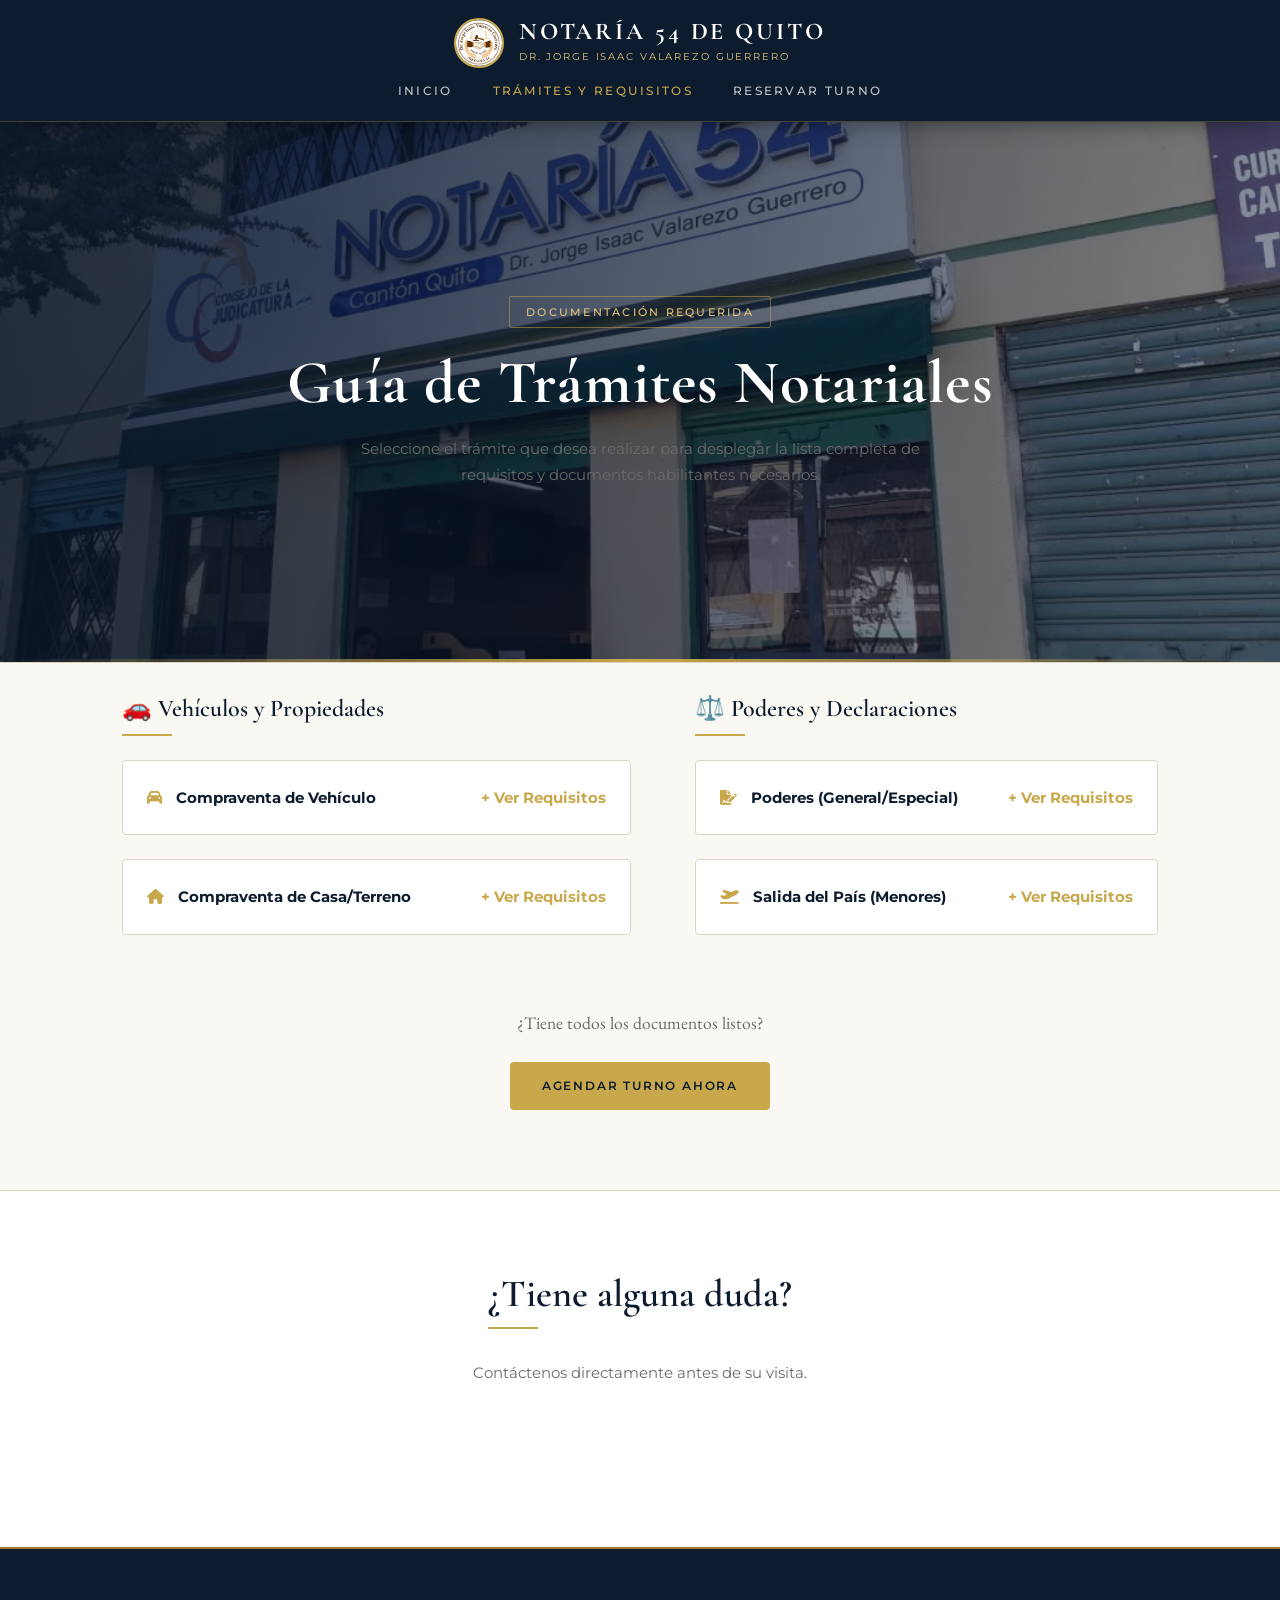
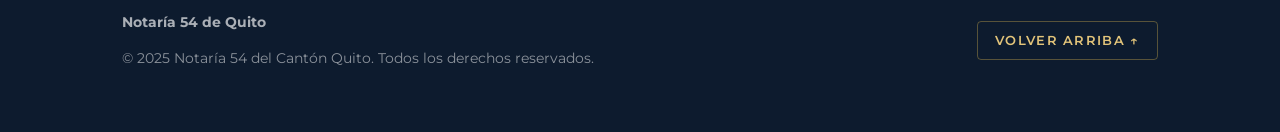
==== tramites.html @ 73b122f9 "Subir sitio web inicial" ====
<!DOCTYPE html>
<html lang="es">
<head>
    <meta charset="UTF-8">
    <meta name="viewport" content="width=device-width, initial-scale=1.0">
    <title>Guía de Trámites | Notaría 54 de Quito</title>
    <meta name="description" content="Consulte los requisitos y documentos necesarios para sus trámites notariales en la Notaría 54 de Quito.">
    <link rel="icon" href="business_logo-Notaria-54.jpg" type="image/jpeg">
    <link rel="stylesheet" href="style.css">
    <link rel="stylesheet" href="https://cdnjs.cloudflare.com/ajax/libs/font-awesome/6.0.0/css/all.min.css">
</head>
<body>

    <header class="header">
        <div class="container header-content">
            <div class="logo">
                <img src="business_logo-Notaria-54.jpg" alt="Logo Notaría 54 de Quito" class="logo-img">
                <div>
                    <span class="logo-title">Notaría 54 de Quito</span>
                    <span class="logo-subtitle">Dr. Jorge Isaac Valarezo Guerrero</span>
                </div>
            </div>
            <nav class="nav">
                <a href="index.html" class="nav-link">Inicio</a>
                <a href="tramites.html" class="nav-link" style="color: var(--color-primary);">Trámites y Requisitos</a>
                <a href="turnos.html" class="nav-link">Reservar Turno</a>
            </nav>
        </div>
    </header>

    <main>
        <section class="hero" style="padding: 4rem 0; text-align: center;">
            <div class="container">
                <span class="hero-tag">Documentación Requerida</span>
                <h1>Guía de Trámites Notariales</h1>
                <p style="margin: 0 auto; max-width: 600px; color: var(--color-muted);">
                    Seleccione el trámite que desea realizar para desplegar la lista completa de requisitos y documentos habilitantes necesarios.
                </p>
            </div>
        </section>

        <section class="section-soft" style="padding-top: 2rem;">
            <div class="container">
                
                <div class="two-columns">
                    <div>
                        <h2 style="font-size: 1.5rem; margin-bottom: 1.5rem;">🚗 Vehículos y Propiedades</h2>
                        
                        <div class="card" style="margin-bottom: 1.5rem; padding: 0;">
                            <details style="padding: 1.5rem; cursor: pointer;">
                                <summary style="font-weight: 700; color: var(--color-navy); list-style: none; display: flex; align-items: center; justify-content: space-between;">
                                    <span><i class="fas fa-car" style="color: var(--color-primary); margin-right: 10px;"></i> Compraventa de Vehículo</span>
                                    <span style="color: var(--color-primary);">+ Ver Requisitos</span>
                                </summary>
                                <div style="margin-top: 1.5rem; padding-top: 1rem; border-top: 1px solid var(--color-border);">
                                    <ul class="values-list">
                                        <li>Matrícula original vigente del vehículo.</li>
                                        <li>Cédulas y papeletas de votación originales de compradores y vendedores.</li>
                                        <li>Certificado único vehicular (no gravamen) actualizado.</li>
                                        <li>Pago del impuesto al rodaje (si aplica).</li>
                                        <li>Si es casado/a, presencia del cónyuge.</li>
                                    </ul>
                                    <div class="doc-message">
                                        <i class="fas fa-info-circle"></i> <strong>Nota:</strong> El contrato será redactado en la notaría.
                                    </div>
                                </div>
                            </details>
                        </div>

                        <div class="card" style="margin-bottom: 1.5rem; padding: 0;">
                            <details style="padding: 1.5rem; cursor: pointer;">
                                <summary style="font-weight: 700; color: var(--color-navy); list-style: none; display: flex; align-items: center; justify-content: space-between;">
                                    <span><i class="fas fa-home" style="color: var(--color-primary); margin-right: 10px;"></i> Compraventa de Casa/Terreno</span>
                                    <span style="color: var(--color-primary);">+ Ver Requisitos</span>
                                </summary>
                                <div style="margin-top: 1.5rem; padding-top: 1rem; border-top: 1px solid var(--color-border);">
                                    <ul class="values-list">
                                        <li>Escritura madre (original o copia certificada).</li>
                                        <li>Certificado de Gravámenes del Registro de la Propiedad (Vigente).</li>
                                        <li>Carta de pago del Impuesto Predial del año en curso.</li>
                                        <li>Cédulas y papeletas de votación de todas las partes.</li>
                                        <li>Certificado de expensas (si es Propiedad Horizontal).</li>
                                    </ul>
                                </div>
                            </details>
                        </div>

                    </div>

                    <div>
                        <h2 style="font-size: 1.5rem; margin-bottom: 1.5rem;">⚖️ Poderes y Declaraciones</h2>

                        <div class="card" style="margin-bottom: 1.5rem; padding: 0;">
                            <details style="padding: 1.5rem; cursor: pointer;">
                                <summary style="font-weight: 700; color: var(--color-navy); list-style: none; display: flex; align-items: center; justify-content: space-between;">
                                    <span><i class="fas fa-file-signature" style="color: var(--color-primary); margin-right: 10px;"></i> Poderes (General/Especial)</span>
                                    <span style="color: var(--color-primary);">+ Ver Requisitos</span>
                                </summary>
                                <div style="margin-top: 1.5rem; padding-top: 1rem; border-top: 1px solid var(--color-border);">
                                    <ul class="values-list">
                                        <li>Cédula y papeleta de votación original del mandante (quien da el poder).</li>
                                        <li>Datos completos del mandatario (Nombres, apellidos y número de cédula).</li>
                                        <li>Minuta firmada por abogado (Opcional, según complejidad).</li>
                                        <li>Si es para venta de inmueble, traer datos exactos de la propiedad.</li>
                                    </ul>
                                </div>
                            </details>
                        </div>

                        <div class="card" style="margin-bottom: 1.5rem; padding: 0;">
                            <details style="padding: 1.5rem; cursor: pointer;">
                                <summary style="font-weight: 700; color: var(--color-navy); list-style: none; display: flex; align-items: center; justify-content: space-between;">
                                    <span><i class="fas fa-plane-departure" style="color: var(--color-primary); margin-right: 10px;"></i> Salida del País (Menores)</span>
                                    <span style="color: var(--color-primary);">+ Ver Requisitos</span>
                                </summary>
                                <div style="margin-top: 1.5rem; padding-top: 1rem; border-top: 1px solid var(--color-border);">
                                    <ul class="values-list">
                                        <li>Presencia de padre y madre con cédulas originales.</li>
                                        <li>Cédula original o partida de nacimiento del menor.</li>
                                        <li>Datos exactos del viaje (fechas, destino, con quién viaja).</li>
                                        <li>Si uno de los padres no está, poder especial o sentencia judicial.</li>
                                    </ul>
                                </div>
                            </details>
                        </div>

                    </div>
                </div>

                <div style="text-align: center; margin-top: 3rem;">
                    <p class="section-intro" style="margin: 0 auto 1.5rem auto;">¿Tiene todos los documentos listos?</p>
                    <a href="turnos.html" class="btn btn-primary">Agendar Turno Ahora</a>
                </div>

            </div>
        </section>

        <!-- CONTACTO RÁPIDO -->
        <section class="section">
            <div class="container" style="text-align: center;">
                <h2>¿Tiene alguna duda?</h2>
                <p style="color: var(--color-muted); margin-bottom: 2rem;">Contáctenos directamente antes de su visita.</p>
                <div style="display: flex; justify-content: center; gap: 1.5rem; flex-wrap: wrap;">
                    <a href="tel:+59323477021" class="btn btn-outline">
                        <i class="fas fa-phone" style="margin-right: 8px;"></i> +593 2-347-7021
                    </a>
                    <a href="mailto:notaria54@notaria54quito.com" class="btn btn-outline">
                        <i class="fas fa-envelope" style="margin-right: 8px;"></i> notaria54@notaria54quito.com
                    </a>
                </div>
            </div>
        </section>
    </main>

    <footer class="footer">
        <div class="container footer-content">
            <div>
                <p style="font-weight: bold; margin-bottom: 0.3rem;">Notaría 54 de Quito</p>
                <p style="opacity: 0.8; font-size: 0.85rem;">© 2025 Notaría 54 del Cantón Quito. Todos los derechos reservados.</p>
            </div>
            <a href="#" class="back-to-top">Volver arriba ↑</a>
        </div>
    </footer>

</body>
</html>
---- style.css ----
/* ============================================
   NOTARÍA 54 — ESTILO CLÁSICO INSTITUCIONAL
   Paleta: Azul noche profundo + Dorado real + Crema
   ============================================ */

@import url('https://fonts.googleapis.com/css2?family=Cormorant+Garamond:ital,wght@0,400;0,600;0,700;1,400&family=EB+Garamond:wght@400;500&family=Montserrat:wght@300;400;500;600&display=swap');

:root {
  --gold:          #C9A84C;
  --gold-light:    #E2C47A;
  --gold-dark:     #A07830;
  --navy:          #0D1B2E;
  --navy-mid:      #16263D;
  --navy-soft:     #1E3354;
  --cream:         #FAF8F3;
  --cream-dark:    #F0EBE0;
  --text-dark:     #1A1A1A;
  --text-mid:      #3D3D3D;
  --text-muted:    #6B6B6B;
  --white:         #FFFFFF;
  --border:        #DDD5C0;

  --font-display:  "Cormorant Garamond", Georgia, serif;
  --font-body:     "Montserrat", sans-serif;
  --font-serif:    "EB Garamond", Georgia, serif;

  --shadow-gold:   0 4px 20px rgba(201, 168, 76, 0.25);
  --shadow-dark:   0 8px 40px rgba(0, 0, 0, 0.25);
  --radius:        4px;

  /* Compatibilidad con nombres anteriores */
  --color-primary:      var(--gold);
  --color-primary-soft: var(--gold-light);
  --color-navy:         var(--navy);
  --color-bg:           var(--white);
  --color-bg-soft:      var(--cream);
  --color-text:         var(--text-dark);
  --color-muted:        var(--text-muted);
  --color-border:       var(--border);
  --radius-base:        var(--radius);
  --shadow-soft:        var(--shadow-dark);
  --font-heading:       var(--font-display);
}

/* ── RESET ────────────────────────────────── */
*, *::before, *::after { box-sizing: border-box; }
html { scroll-behavior: smooth; }
body {
  margin: 0;
  font-family: var(--font-body);
  color: var(--text-dark);
  background-color: var(--white);
  line-height: 1.7;
  font-size: 15px;
}

/* ── CONTENEDOR ───────────────────────────── */
.container {
  width: 100%;
  max-width: 1100px;
  margin: 0 auto;
  padding: 0 2rem;
}

/* ── HEADER ───────────────────────────────── */
.header {
  position: sticky;
  top: 0;
  z-index: 100;
  background-color: var(--navy);
  border-bottom: 1px solid rgba(201, 168, 76, 0.3);
  box-shadow: 0 2px 20px rgba(0,0,0,0.4);
}

.header-content {
  display: flex;
  flex-direction: column;
  align-items: center;
  padding: 1.1rem 0 0.9rem;
  gap: 0.6rem;
}

.logo {
  display: flex;
  align-items: center;
  gap: 0.9rem;
}

.logo-img {
  height: 50px;
  width: auto;
  border-radius: 50%;
  border: 2px solid var(--gold);
}

.logo-title {
  display: block;
  font-family: var(--font-display);
  font-weight: 700;
  font-size: 1.5rem;
  color: var(--white);
  letter-spacing: 0.12em;
  text-transform: uppercase;
  line-height: 1.1;
}

.logo-subtitle {
  display: block;
  font-family: var(--font-body);
  font-size: 0.65rem;
  color: var(--gold-light);
  letter-spacing: 0.18em;
  text-transform: uppercase;
  margin-top: 3px;
}

/* Línea separadora dorada entre logo y nav */
.header-divider {
  width: 100%;
  height: 1px;
  background: linear-gradient(90deg, transparent, var(--gold), transparent);
  margin: 0.2rem 0;
}

.nav {
  display: flex;
  gap: 2.5rem;
  flex-wrap: wrap;
  justify-content: center;
}

.nav-link {
  font-size: 0.72rem;
  color: rgba(255,255,255,0.75);
  text-decoration: none;
  letter-spacing: 0.2em;
  text-transform: uppercase;
  font-weight: 500;
  padding: 0.3rem 0;
  position: relative;
  transition: color 0.3s ease;
}

.nav-link::after {
  content: "";
  position: absolute;
  left: 50%;
  bottom: -2px;
  transform: translateX(-50%);
  width: 0;
  height: 1px;
  background-color: var(--gold);
  transition: width 0.3s ease;
}

.nav-link:hover,
.nav-link.active { color: var(--gold-light); }
.nav-link:hover::after { width: 100%; }

/* ── TIPOGRAFÍA ───────────────────────────── */
h1, h2, h3 {
  font-family: var(--font-display);
  margin: 0 0 1rem;
  line-height: 1.2;
}

h1 {
  font-size: clamp(2.4rem, 5vw, 3.8rem);
  color: var(--white);
  font-weight: 700;
  letter-spacing: 0.02em;
}

h2 {
  font-size: clamp(1.8rem, 3vw, 2.4rem);
  color: var(--navy);
  font-weight: 600;
  display: inline-block;
}

h2::after {
  content: '';
  display: block;
  width: 50px;
  height: 2px;
  background: var(--gold);
  margin-top: 10px;
}

h3 {
  font-size: 1.25rem;
  color: var(--navy);
  font-weight: 600;
}

.section-intro {
  font-family: var(--font-serif);
  font-size: 1.1rem;
  color: var(--text-muted);
  max-width: 620px;
  line-height: 1.8;
}

/* ── SECCIONES ────────────────────────────── */
.section {
  padding: 5rem 0;
  background-color: var(--white);
}

.section-soft {
  padding: 5rem 0;
  background-color: var(--cream);
  border-top: 1px solid var(--border);
  border-bottom: 1px solid var(--border);
}

/* ── HERO CON IMAGEN DE FONDO ─────────────── */
.hero {
  position: relative;
  min-height: 540px;
  display: flex;
  align-items: center;
  background-image: url('Notaria_Frente.webp');
  background-size: cover;
  background-position: center 40%;
  padding: 6rem 0 5rem;
  overflow: hidden;
}

/* Capa oscura sobre la foto */
.hero::before {
  content: '';
  position: absolute;
  inset: 0;
  background: linear-gradient(
    105deg,
    rgba(10, 22, 40, 0.88) 0%,
    rgba(10, 22, 40, 0.65) 55%,
    rgba(10, 22, 40, 0.40) 100%
  );
  z-index: 1;
}

/* Línea dorada inferior del hero */
.hero::after {
  content: '';
  position: absolute;
  bottom: 0;
  left: 0;
  right: 0;
  height: 3px;
  background: linear-gradient(90deg, transparent, var(--gold), transparent);
  z-index: 2;
}

.hero .container { position: relative; z-index: 3; }

.hero-grid {
  display: grid;
  grid-template-columns: minmax(0, 1.3fr) minmax(0, 1fr);
  gap: 3rem;
  align-items: center;
}

.hero-tag {
  display: inline-block;
  font-size: 0.7rem;
  text-transform: uppercase;
  letter-spacing: 0.2em;
  color: var(--gold-light);
  border: 1px solid rgba(201, 168, 76, 0.5);
  padding: 0.35rem 1rem;
  border-radius: 2px;
  margin-bottom: 1.2rem;
  font-family: var(--font-body);
  font-weight: 500;
}

.hero-text p {
  font-family: var(--font-serif);
  margin: 0 0 2.5rem;
  color: rgba(255,255,255,0.82);
  max-width: 480px;
  font-size: 1.1rem;
  line-height: 1.8;
}

.hero-actions {
  display: flex;
  flex-wrap: wrap;
  gap: 1rem;
}

/* ── IMAGEN EN HERO (mini card) ───────────── */
.hero-image {
  position: relative;
  display: flex;
  flex-direction: column;
}

.hero-photo {
  width: 100%;
  height: 280px;
  object-fit: cover;
  border-radius: var(--radius);
  border: 3px solid rgba(201, 168, 76, 0.5);
  display: block;
}

.mini-card {
  position: absolute;
  bottom: -28px;
  right: 0;
  background-color: var(--navy-mid);
  border-radius: var(--radius);
  padding: 1.1rem 1.4rem;
  box-shadow: var(--shadow-dark);
  width: 220px;
  font-size: 0.82rem;
  border-top: 3px solid var(--gold);
}

.mini-card-title {
  font-family: var(--font-display);
  font-weight: 700;
  margin: 0 0 0.5rem;
  color: var(--white);
  font-size: 0.95rem;
  letter-spacing: 0.03em;
}

.mini-card-line {
  margin: 0;
  color: rgba(255,255,255,0.65);
  font-size: 0.8rem;
}

.mini-card-status {
  margin-top: 0.6rem;
  font-weight: 600;
  text-transform: uppercase;
  font-size: 0.72rem;
  letter-spacing: 0.1em;
}

/* ── BOTONES ──────────────────────────────── */
.btn {
  display: inline-flex;
  align-items: center;
  justify-content: center;
  border-radius: var(--radius);
  border: none;
  cursor: pointer;
  font-family: var(--font-body);
  font-weight: 600;
  font-size: 0.75rem;
  padding: 0.85rem 2rem;
  text-decoration: none;
  text-transform: uppercase;
  letter-spacing: 0.15em;
  transition: all 0.3s ease;
}

.btn-primary {
  background-color: var(--gold);
  color: var(--navy);
}

.btn-primary:hover {
  background-color: var(--gold-light);
  transform: translateY(-2px);
  box-shadow: var(--shadow-gold);
  color: var(--navy);
}

.btn-outline {
  background-color: transparent;
  color: var(--white);
  border: 1px solid rgba(255,255,255,0.5);
}

.btn-outline:hover {
  border-color: var(--gold);
  color: var(--gold-light);
}

/* Variante para secciones claras */
.btn-outline-dark {
  background-color: transparent;
  color: var(--navy);
  border: 1px solid var(--navy);
  border-radius: var(--radius);
  padding: 0.6rem 1.4rem;
  font-size: 0.75rem;
  font-weight: 600;
  letter-spacing: 0.12em;
  text-transform: uppercase;
  text-decoration: none;
  display: inline-flex;
  align-items: center;
  transition: all 0.3s ease;
  cursor: pointer;
}

.btn-outline-dark:hover {
  background-color: var(--navy);
  color: var(--white);
}

.btn-outline-small {
  background-color: transparent;
  color: var(--navy);
  border: 1px solid var(--border);
  padding: 0.5rem 1rem;
  border-radius: var(--radius);
  font-size: 0.75rem;
  font-weight: 500;
  letter-spacing: 0.08em;
  text-decoration: none;
  display: inline-flex;
  align-items: center;
  transition: all 0.3s ease;
  cursor: pointer;
}

.btn-outline-small:hover {
  border-color: var(--gold);
  color: var(--gold-dark);
}

.btn-full { width: 100%; }

/* ── TARJETAS ─────────────────────────────── */
.card-grid { display: grid; gap: 1.5rem; }
.card-grid.three { grid-template-columns: repeat(auto-fit, minmax(270px, 1fr)); }

.card {
  background-color: var(--white);
  border-radius: var(--radius);
  border: 1px solid var(--border);
  padding: 2rem;
  transition: transform 0.3s ease, box-shadow 0.3s ease, border-color 0.3s ease;
}

.card:hover {
  transform: translateY(-4px);
  box-shadow: 0 12px 30px rgba(0,0,0,0.08);
  border-color: var(--gold);
}

.card h3 { color: var(--navy); margin-bottom: 0.75rem; }
.card p  { margin: 0; color: var(--text-muted); font-size: 0.95rem; line-height: 1.7; }

/* ── DOS COLUMNAS ─────────────────────────── */
.two-columns {
  display: grid;
  grid-template-columns: minmax(0, 1.1fr) minmax(0, 1fr);
  gap: 4rem;
  align-items: flex-start;
}

/* ── LISTAS ───────────────────────────────── */
.values-list, .schedule-list, .rules-list, .contact-list {
  list-style: none;
  padding: 0;
  margin: 0;
}

.values-list li, .rules-list li {
  font-size: 0.95rem;
  color: var(--text-mid);
  margin-bottom: 0.75rem;
  display: flex;
  align-items: flex-start;
  gap: 0.5rem;
  line-height: 1.6;
}

.values-list li::before, .rules-list li::before {
  content: "✦";
  color: var(--gold);
  font-size: 0.7rem;
  margin-top: 4px;
  flex-shrink: 0;
}

.contact-list li {
  font-size: 0.95rem;
  color: var(--text-mid);
  margin-bottom: 0.75rem;
  display: flex;
  align-items: flex-start;
}

/* ── FORMULARIO ───────────────────────────── */
.form-card {
  box-shadow: var(--shadow-dark);
  border-top: 3px solid var(--gold);
  padding: 2.5rem;
  background: var(--white);
  border-radius: var(--radius);
}

.form-group { margin-bottom: 1.1rem; }

.form-group label {
  display: block;
  font-size: 0.75rem;
  margin-bottom: 0.4rem;
  color: var(--navy);
  font-weight: 600;
  letter-spacing: 0.08em;
  text-transform: uppercase;
}

.form-group input,
.form-group select {
  width: 100%;
  padding: 0.75rem 0.9rem;
  border-radius: var(--radius);
  border: 1px solid var(--border);
  font-family: var(--font-body);
  font-size: 0.95rem;
  color: var(--text-dark);
  background-color: var(--cream);
  outline: none;
  transition: all 0.25s ease;
}

.form-group input:focus,
.form-group select:focus {
  border-color: var(--gold);
  background-color: var(--white);
  box-shadow: 0 0 0 3px rgba(201, 168, 76, 0.12);
}

.turno-message {
  margin-top: 1rem;
  font-size: 0.88rem;
  padding: 0.75rem 1rem;
  border-radius: var(--radius);
  opacity: 0;
  transform: translateY(4px);
  transition: opacity 0.25s ease, transform 0.25s ease;
}

.turno-message-visible {
  opacity: 1;
  transform: translateY(0);
}

/* ── NOTA INFORMATIVA ─────────────────────── */
.doc-message {
  margin-top: 1.2rem;
  font-size: 0.9rem;
  color: var(--navy-mid);
  padding: 1rem 1.2rem;
  border-radius: var(--radius);
  border-left: 3px solid var(--gold);
  background-color: #FDF8EC;
  font-family: var(--font-serif);
}

/* ── MAPA ─────────────────────────────────── */
.map-placeholder {
  border-radius: var(--radius);
  padding: 3rem 1rem;
  border: 1px solid var(--border);
  background-color: var(--cream);
  text-align: center;
  color: var(--text-muted);
}

.map-embed iframe {
  border-radius: var(--radius);
  border: 3px solid var(--cream-dark);
}

/* ── FOOTER ───────────────────────────────── */
.footer {
  background-color: var(--navy);
  color: rgba(255,255,255,0.65);
  padding: 3rem 0;
  border-top: 2px solid var(--gold-dark);
}

.footer-content {
  display: flex;
  justify-content: space-between;
  align-items: center;
  gap: 2rem;
  font-size: 0.85rem;
  flex-wrap: wrap;
}

.back-to-top {
  color: var(--gold-light);
  text-decoration: none;
  font-weight: 600;
  font-size: 0.8rem;
  letter-spacing: 0.1em;
  border: 1px solid rgba(201, 168, 76, 0.4);
  padding: 0.5rem 1.1rem;
  border-radius: var(--radius);
  transition: all 0.3s ease;
  text-transform: uppercase;
}

.back-to-top:hover {
  background-color: var(--gold);
  color: var(--navy);
  border-color: var(--gold);
}

/* ── RESPONSIVE ───────────────────────────── */
@media (max-width: 900px) {
  .hero-grid, .two-columns {
    grid-template-columns: 1fr;
  }

  .hero {
    padding-top: 4rem;
    text-align: center;
    background-position: center center;
  }

  .hero-tag { margin: 0 auto 1rem; }
  .hero-text p { margin: 0 auto 2rem; }
  .hero-actions { justify-content: center; }

  .hero-image {
    order: -1;
    margin-bottom: 3rem;
  }

  .hero-photo { height: 200px; }

  .mini-card {
    position: static;
    margin: 1rem auto 0;
    width: 90%;
    background-color: rgba(13, 27, 46, 0.9);
  }

  .header-content { padding: 0.9rem 0; }

  h2::after { margin: 10px auto 0; }
}

@media (max-width: 600px) {
  h1 { font-size: 2.2rem; }
  h2 { font-size: 1.6rem; }
  .section, .section-soft { padding: 3.5rem 0; }
  .card { padding: 1.5rem; }
  .form-card { padding: 1.5rem; }
  .nav { gap: 1.2rem; }
}
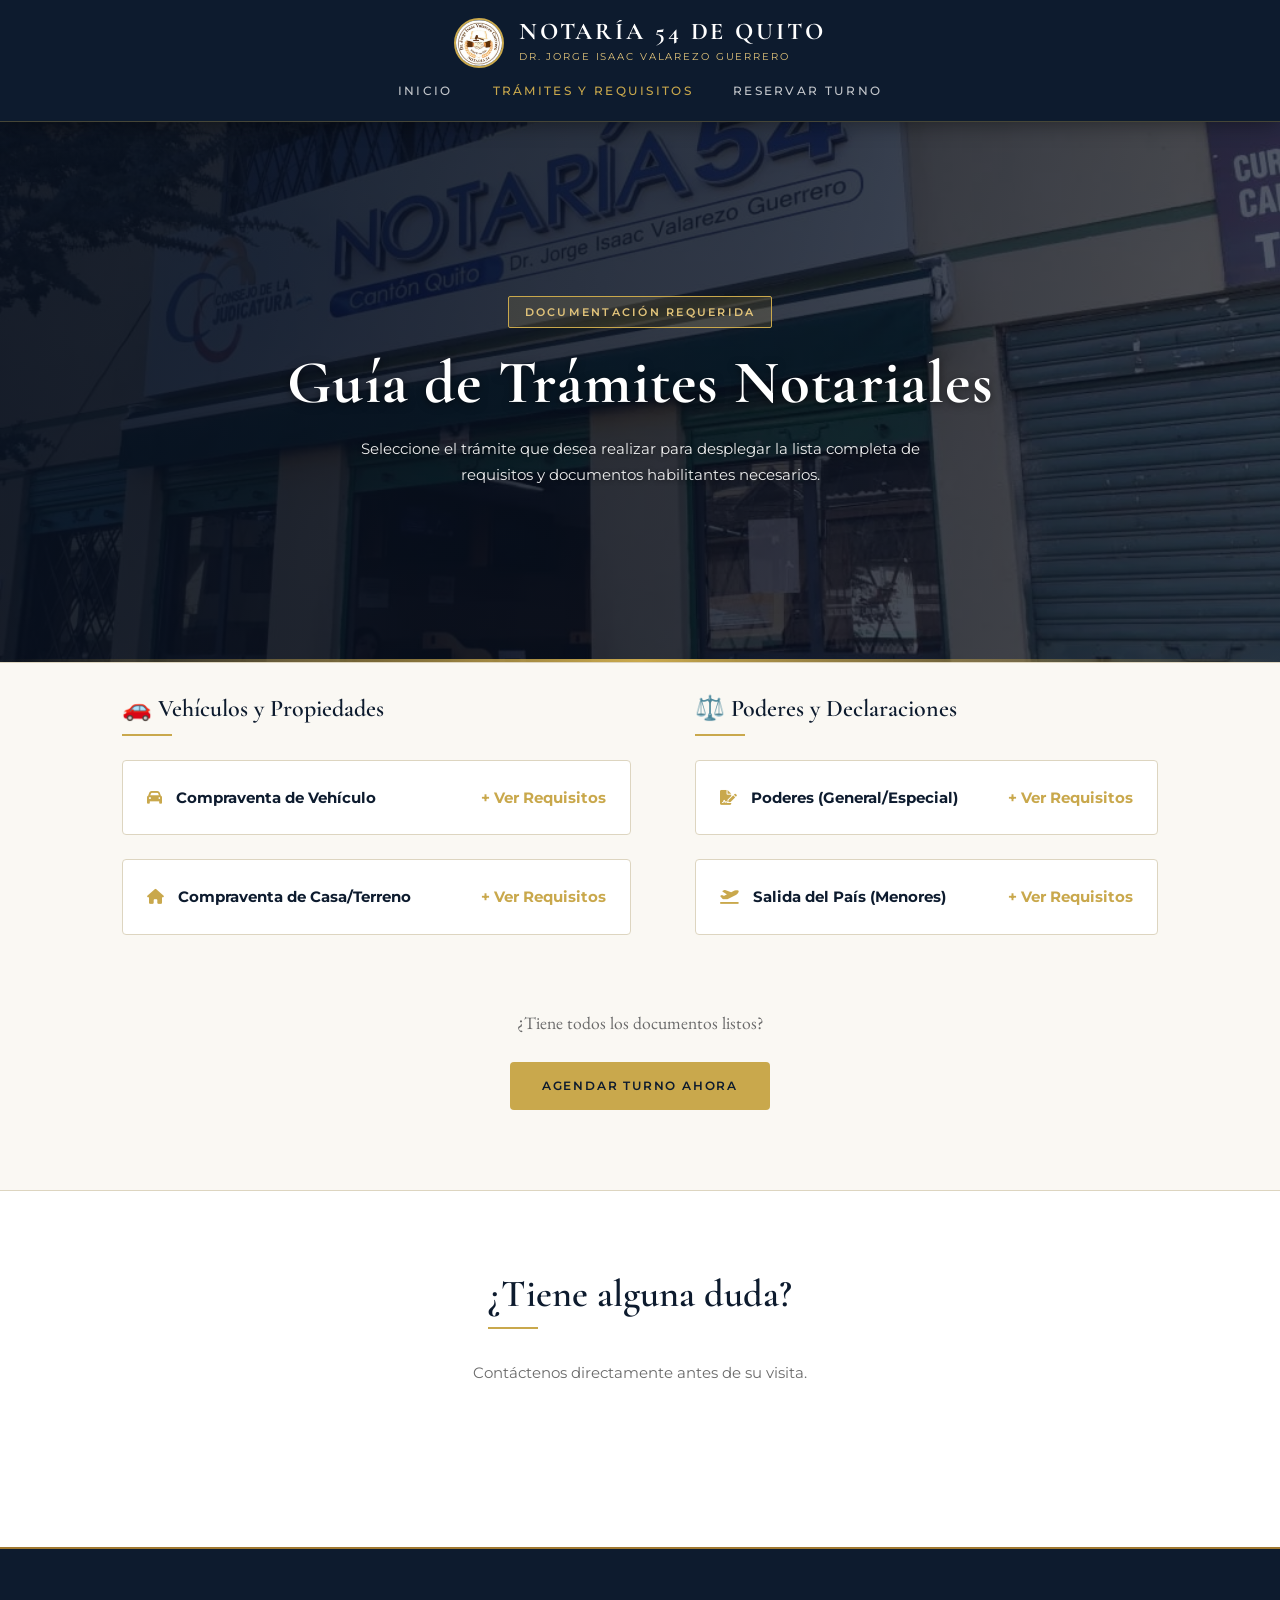
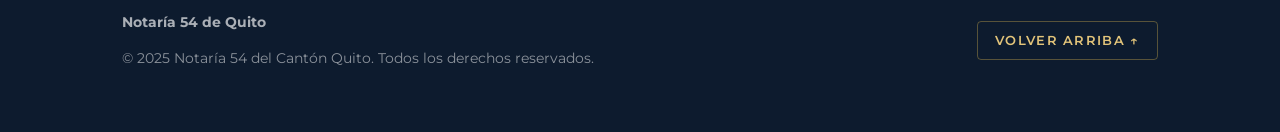
==== commit d8395d6a: "Add files via upload" ====
--- a/tramites.html
+++ b/tramites.html
@@ -33,7 +33,7 @@
             <div class="container">
                 <span class="hero-tag">Documentación Requerida</span>
                 <h1>Guía de Trámites Notariales</h1>
-                <p style="margin: 0 auto; max-width: 600px; color: var(--color-muted);">
+                <p style="margin: 0 auto; max-width: 600px; color: rgba(255,255,255,0.92); text-shadow: 0 1px 4px rgba(0,0,0,0.5);">
                     Seleccione el trámite que desea realizar para desplegar la lista completa de requisitos y documentos habilitantes necesarios.
                 </p>
             </div>
--- a/style.css
+++ b/style.css
@@ -169,6 +169,7 @@
   color: var(--white);
   font-weight: 700;
   letter-spacing: 0.02em;
+  text-shadow: 0 2px 8px rgba(0,0,0,0.5);
 }
 
 h2 {
@@ -227,16 +228,16 @@
   overflow: hidden;
 }
 
-/* Capa oscura sobre la foto */
+/* Capa oscura sobre la foto — más opaca para legibilidad */
 .hero::before {
   content: '';
   position: absolute;
   inset: 0;
   background: linear-gradient(
     105deg,
-    rgba(10, 22, 40, 0.88) 0%,
-    rgba(10, 22, 40, 0.65) 55%,
-    rgba(10, 22, 40, 0.40) 100%
+    rgba(8, 16, 30, 0.93) 0%,
+    rgba(8, 16, 30, 0.82) 55%,
+    rgba(8, 16, 30, 0.65) 100%
   );
   z-index: 1;
 }
@@ -268,21 +269,24 @@
   text-transform: uppercase;
   letter-spacing: 0.2em;
   color: var(--gold-light);
-  border: 1px solid rgba(201, 168, 76, 0.5);
+  border: 1px solid var(--gold);
+  background-color: rgba(201, 168, 76, 0.15);
   padding: 0.35rem 1rem;
   border-radius: 2px;
   margin-bottom: 1.2rem;
   font-family: var(--font-body);
-  font-weight: 500;
+  font-weight: 600;
+  text-shadow: none;
 }
 
 .hero-text p {
   font-family: var(--font-serif);
   margin: 0 0 2.5rem;
-  color: rgba(255,255,255,0.82);
+  color: rgba(255, 255, 255, 0.96);
   max-width: 480px;
   font-size: 1.1rem;
   line-height: 1.8;
+  text-shadow: 0 1px 4px rgba(0,0,0,0.5);
 }
 
 .hero-actions {
@@ -311,7 +315,7 @@
   position: absolute;
   bottom: -28px;
   right: 0;
-  background-color: var(--navy-mid);
+  background-color: rgba(13, 27, 46, 0.98);
   border-radius: var(--radius);
   padding: 1.1rem 1.4rem;
   box-shadow: var(--shadow-dark);
@@ -331,7 +335,7 @@
 
 .mini-card-line {
   margin: 0;
-  color: rgba(255,255,255,0.65);
+  color: rgba(255,255,255,0.90);
   font-size: 0.8rem;
 }
 
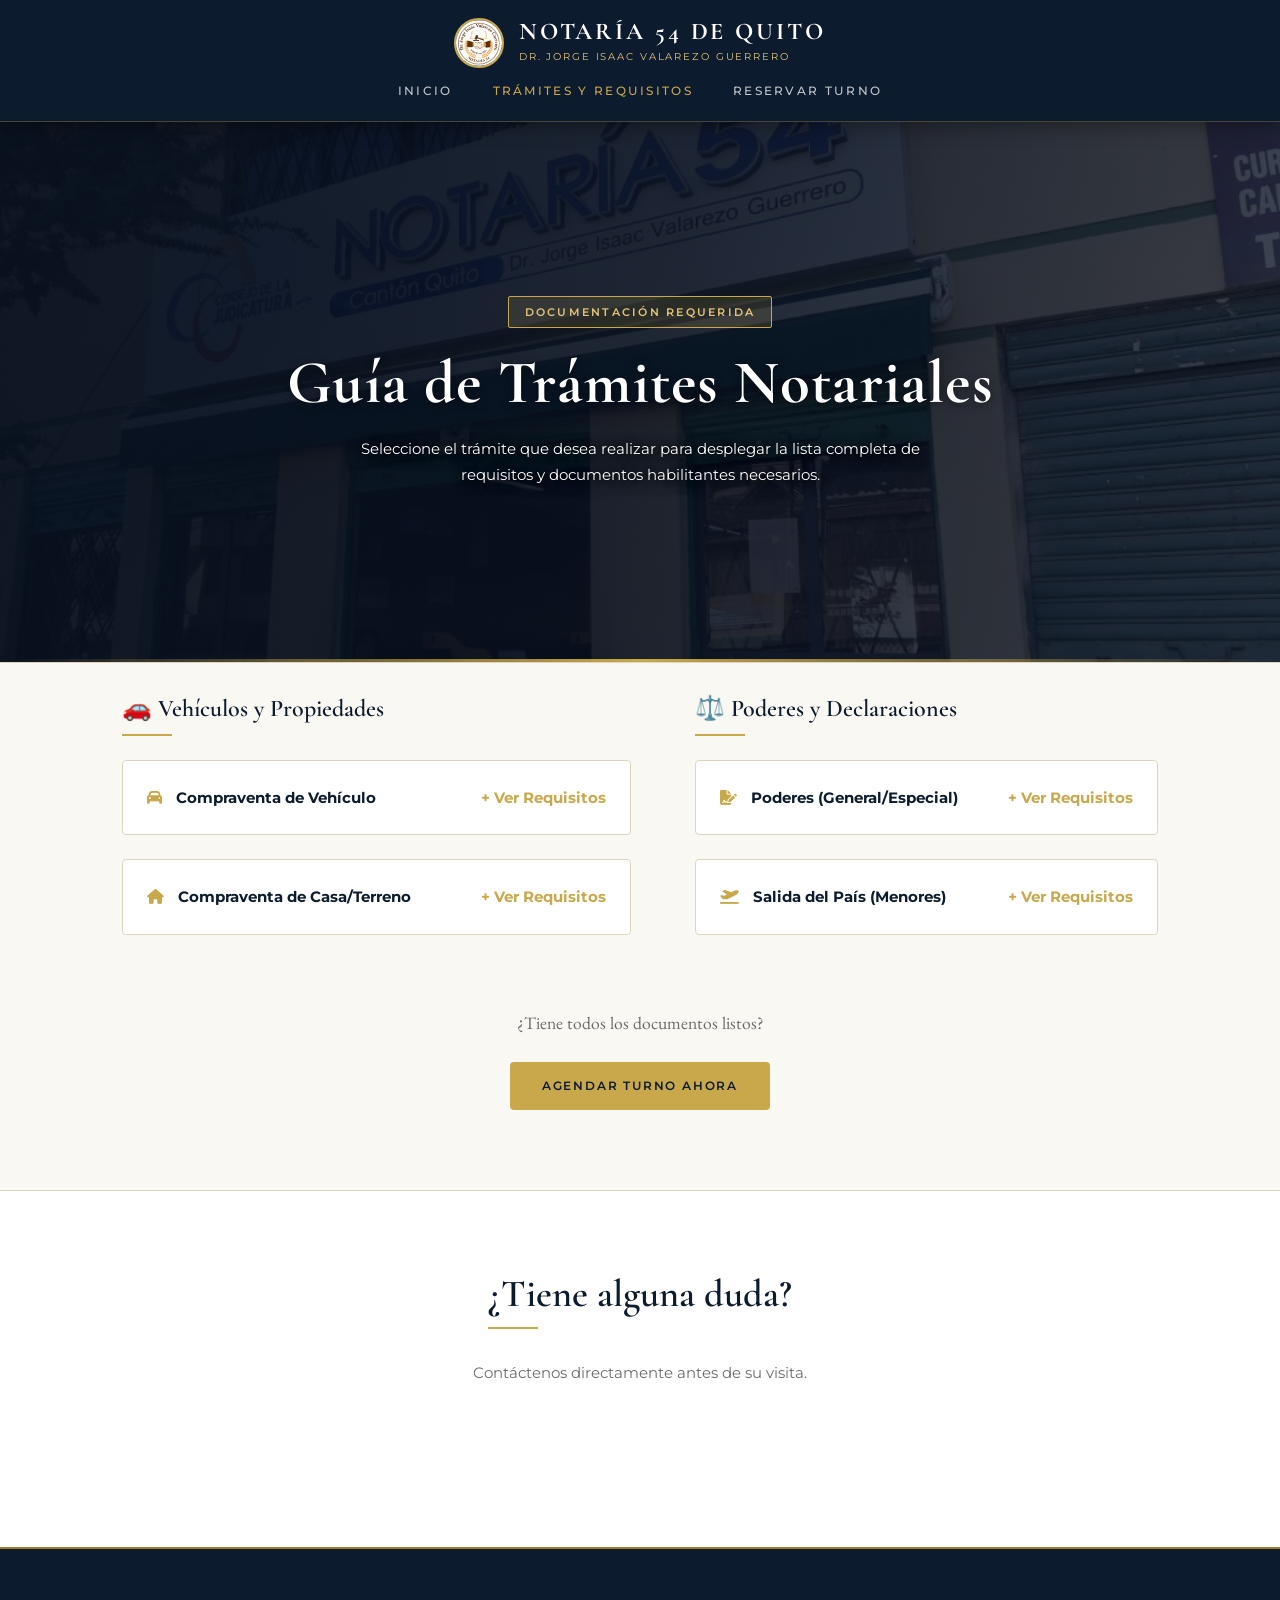
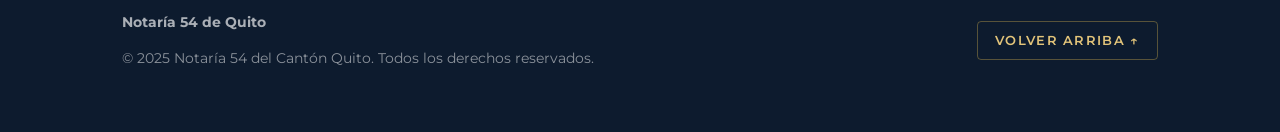
==== commit ea2590f6: "Add files via upload" ====
--- a/tramites.html
+++ b/tramites.html
@@ -33,7 +33,7 @@
             <div class="container">
                 <span class="hero-tag">Documentación Requerida</span>
                 <h1>Guía de Trámites Notariales</h1>
-                <p style="margin: 0 auto; max-width: 600px; color: rgba(255,255,255,0.92); text-shadow: 0 1px 4px rgba(0,0,0,0.5);">
+                <p style="margin: 0 auto; max-width: 600px; color:#ffffff; text-shadow:0 1px 6px rgba(0,0,0,1),0 2px 16px rgba(0,0,0,0.9);">
                     Seleccione el trámite que desea realizar para desplegar la lista completa de requisitos y documentos habilitantes necesarios.
                 </p>
             </div>
--- a/style.css
+++ b/style.css
@@ -235,9 +235,9 @@
   inset: 0;
   background: linear-gradient(
     105deg,
-    rgba(8, 16, 30, 0.93) 0%,
-    rgba(8, 16, 30, 0.82) 55%,
-    rgba(8, 16, 30, 0.65) 100%
+    rgba(8, 16, 30, 0.96) 0%,
+    rgba(8, 16, 30, 0.90) 50%,
+    rgba(8, 16, 30, 0.75) 100%
   );
   z-index: 1;
 }
@@ -279,14 +279,20 @@
   text-shadow: none;
 }
 
+.hero .container p,
+.hero p {
+  color: #ffffff;
+  text-shadow: 0 1px 6px rgba(0,0,0,1), 0 2px 16px rgba(0,0,0,0.9);
+}
+
 .hero-text p {
   font-family: var(--font-serif);
   margin: 0 0 2.5rem;
-  color: rgba(255, 255, 255, 0.96);
+  color: #ffffff;
   max-width: 480px;
-  font-size: 1.1rem;
+  font-size: 1.15rem;
   line-height: 1.8;
-  text-shadow: 0 1px 4px rgba(0,0,0,0.5);
+  text-shadow: 0 1px 6px rgba(0,0,0,1), 0 2px 16px rgba(0,0,0,0.9);
 }
 
 .hero-actions {
